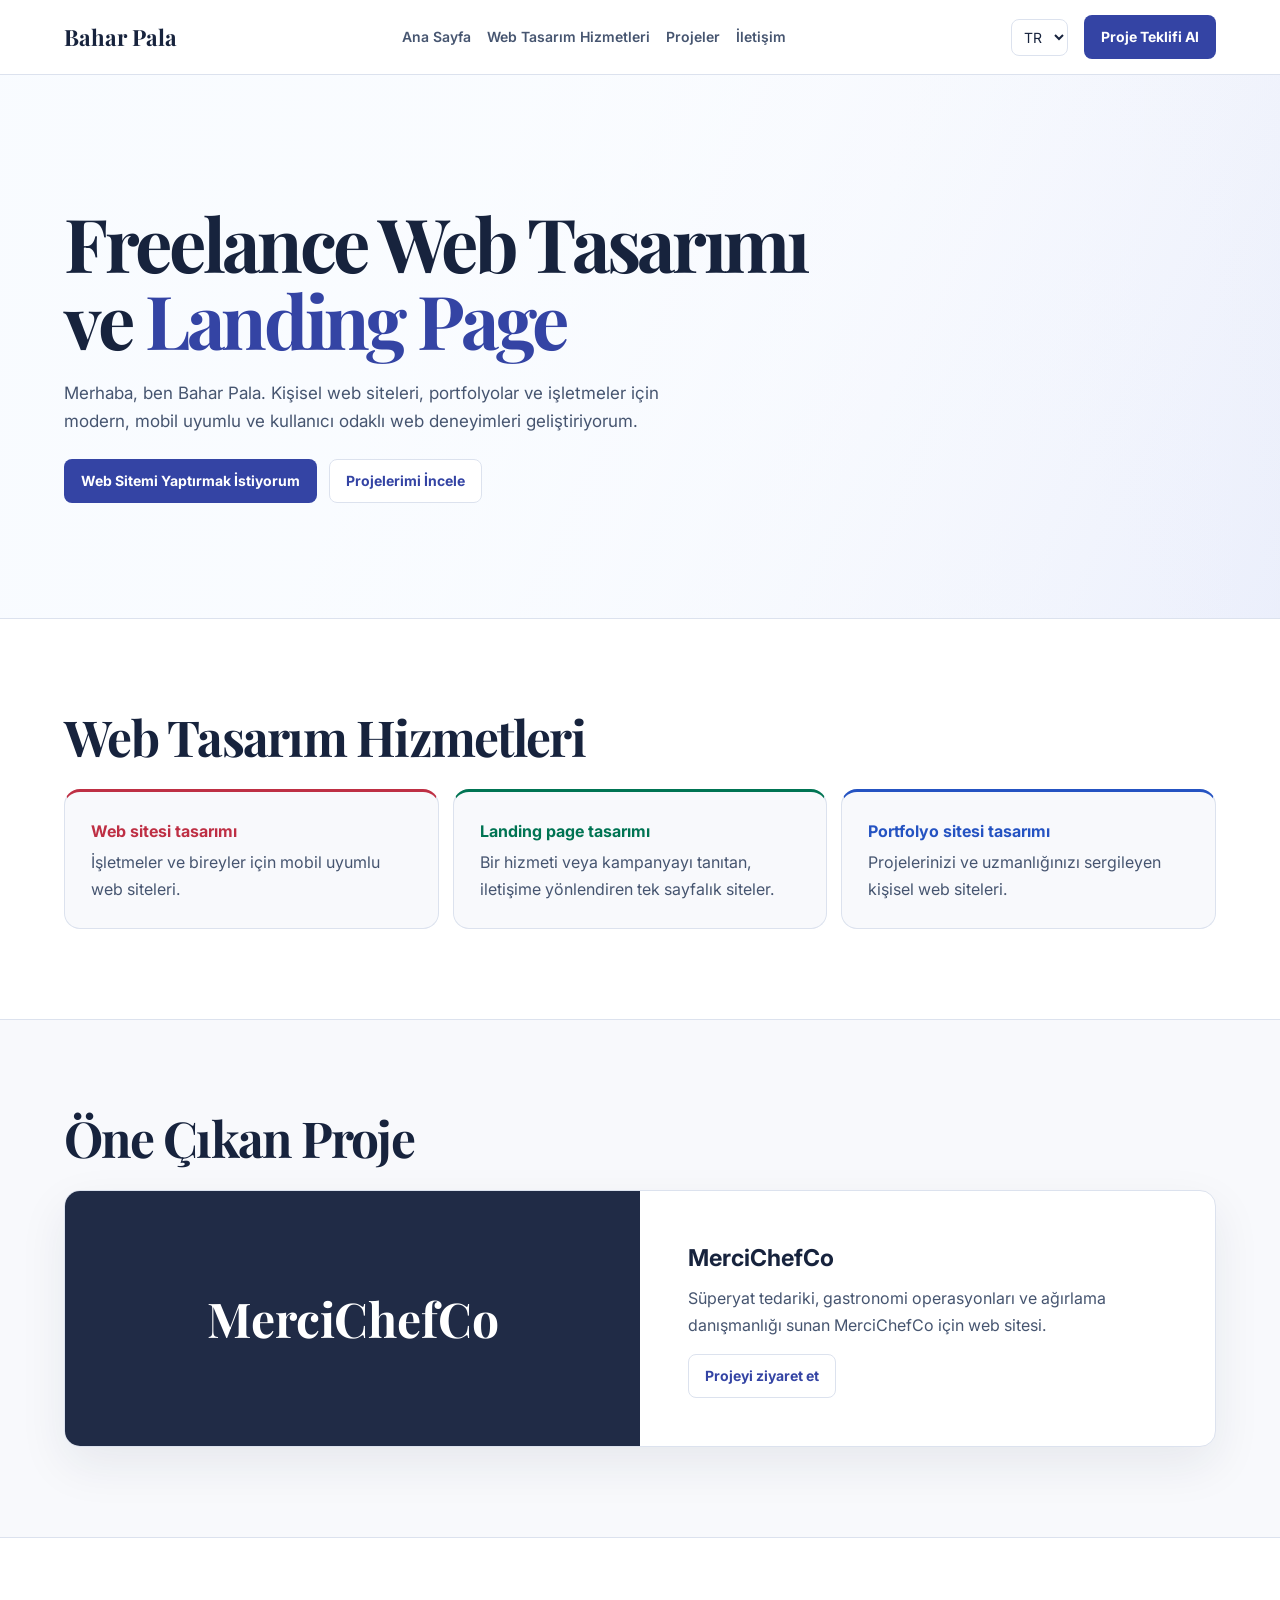
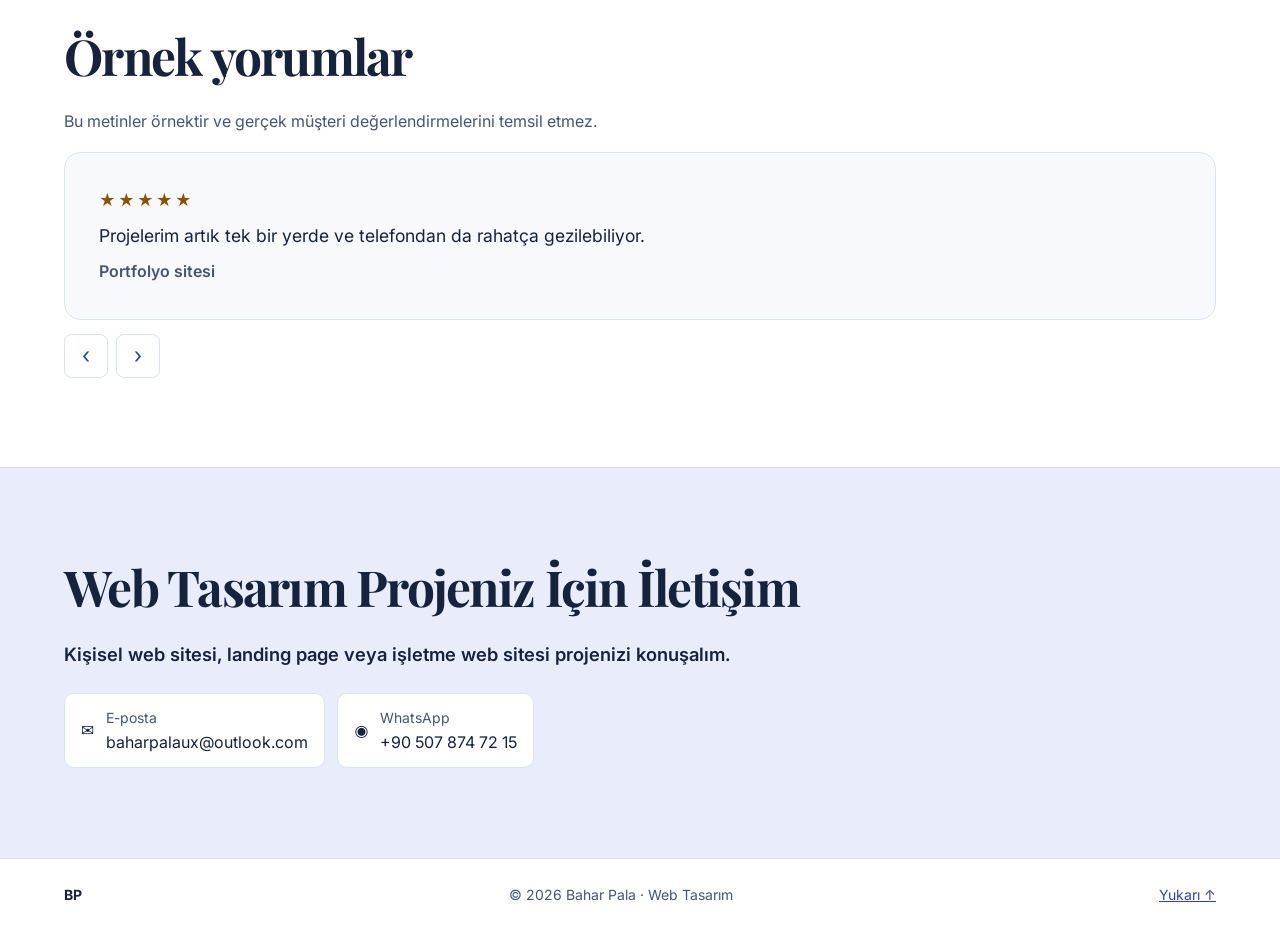
==== index.html @ 2e480c23 "Simplify opening and keep automatic wave playback" ====
<!DOCTYPE html>
<html lang="tr">
<head>
  <meta charset="UTF-8">
  <meta name="viewport" content="width=device-width, initial-scale=1.0">

  <title>Freelance Web Tasarımı ve Landing Page | Bahar Pala</title>
  <meta name="description" content="Bahar Pala, kişisel web siteleri, portfolyolar ve landing page’ler için mobil uyumlu freelance web tasarımı sunar. Projeniz için iletişime geçin.">
  <meta name="robots" content="index, follow">
  <meta name="author" content="Bahar Pala">
  <meta name="theme-color" content="rgb(248 249 252)">

  <link rel="canonical" href="https://baharpala.com/">
  <link rel="alternate" hreflang="tr" href="https://baharpala.com/">
  <link rel="alternate" hreflang="en" href="https://baharpala.com/en/">
  <link rel="alternate" hreflang="de" href="https://baharpala.com/de/">
  <link rel="alternate" hreflang="x-default" href="https://baharpala.com/">
  <link rel="icon" type="image/svg+xml" href="/favicon.svg">
  <link rel="stylesheet" href="/style.css?v=coast-film">

  <meta
    property="og:description"
    content="Modern web tasarım, landing page ve kişisel web sitesi çözümleri."
  >

  <meta
    name="twitter:description"
    content="Modern, mobil uyumlu web siteleri ve landing page tasarımı."
  >

  <script type="application/ld+json">
  {
    "@context": "https://schema.org",
    "@graph": [
      {
        "@type": "Person",
        "@id": "https://baharpala.com/#person",
        "name": "Bahar Pala",
        "url": "https://baharpala.com/",
        "jobTitle": "Web Designer and Front-End Developer",
        "email": "baharpalaux@outlook.com",
        "knowsAbout": [
          "Web Design",
          "HTML",
          "CSS",
          "JavaScript",
          "Responsive Web Design",
          "Landing Page Design",
          "UI/UX"
        ]
      },
      {
        "@type": "WebSite",
        "@id": "https://baharpala.com/#website",
        "url": "https://baharpala.com/",
        "name": "Bahar Pala Portfolio",
        "inLanguage": "tr-TR",
        "publisher": {
          "@id": "https://baharpala.com/#person"
        }
      }
    ]
  }
  </script>

  <meta property="og:type" content="website">
  <meta property="og:site_name" content="Bahar Pala">
  <meta property="og:locale" content="tr_TR">
  <meta property="og:title" content="Freelance Web Tasarımı ve Landing Page | Bahar Pala">
  <meta property="og:description" content="Bahar Pala, kişisel web siteleri, portfolyolar ve landing page’ler için mobil uyumlu freelance web tasarımı sunar. Projeniz için iletişime geçin.">
  <meta property="og:url" content="https://baharpala.com/">
  <meta name="twitter:card" content="summary">
  <meta name="twitter:title" content="Freelance Web Tasarımı ve Landing Page | Bahar Pala">
  <meta name="twitter:description" content="Bahar Pala, kişisel web siteleri, portfolyolar ve landing page’ler için mobil uyumlu freelance web tasarımı sunar. Projeniz için iletişime geçin.">
</head>

<body>
  <header class="header">
    <a class="logo" href="#anasayfa" aria-label="Bahar Pala ana sayfa">Bahar Pala</a>

    <nav aria-label="Ana menü">
      <a href="#anasayfa" data-i18n="nav.home">Ana Sayfa</a>
      <a href="#hizmetler">Web Tasarım Hizmetleri</a>
      <a href="#projeler" data-i18n="nav.projects">Projeler</a>
      <a href="#iletisim" data-i18n="nav.contact">İletişim</a>
    </nav>

    <div class="header-actions">
     
      <label for="language-select" class="sr-only">
        Dil seçimi
      </label>
      
      <select id="language-select" aria-label="Dil seçimi">
        <option value="tr">TR</option>
        <option value="en">EN</option>
        <option value="de">DE</option>
      </select>


      <a class="cv-btn" href="#iletisim" data-i18n="nav.cta">
        Proje Teklifi Al
      </a>
    </div>
  </header>

  <main>
    <section id="anasayfa" class="hero">
      <video class="sea-video" aria-hidden="true" muted loop playsinline preload="none" poster="https://cdn.pixabay.com/video/2022/05/24/118000-713331333_tiny.jpg">
        <source src="https://cdn.pixabay.com/video/2022/05/24/118000-713331333_large.mp4" type="video/mp4">
      </video>
      <div class="hero-content">

        <h1 data-i18n="hero.title">
          Freelance Web Tasarımı ve
          <span>Landing Page</span>
        </h1>

        <p data-i18n="hero.description">
          Merhaba, ben Bahar Pala. Kişisel web siteleri, portfolyolar ve
          işletmeler için modern, mobil uyumlu ve kullanıcı odaklı web
          deneyimleri geliştiriyorum.
        </p>

        <div class="hero-actions">
          <a
            class="btn primary"
            href="https://wa.me/905078747215?text=Merhaba%20Bahar%2C%20web%20tasar%C4%B1m%20hizmetleriniz%20hakk%C4%B1nda%20bilgi%20almak%20istiyorum."
            target="_blank"
            rel="noopener noreferrer"
            data-i18n="hero.whatsapp"
          >
            Web Sitemi Yaptırmak İstiyorum
          </a>

          <a class="btn secondary" href="#projeler" data-i18n="hero.projects">
            Projelerimi İncele
          </a>
        </div>
      </div>

    </section>

    <section id="hizmetler" class="section services-section" aria-labelledby="services-title">
      <div class="section-title"><h2 id="services-title">Web Tasarım Hizmetleri</h2></div>
      <div class="skills">
        <div class="skill"><b>Web sitesi tasarımı</b><span>İşletmeler ve bireyler için mobil uyumlu web siteleri.</span></div>
        <div class="skill"><b>Landing page tasarımı</b><span>Bir hizmeti veya kampanyayı tanıtan, iletişime yönlendiren tek sayfalık siteler.</span></div>
        <div class="skill"><b>Portfolyo sitesi tasarımı</b><span>Projelerinizi ve uzmanlığınızı sergileyen kişisel web siteleri.</span></div>
      </div>
    </section>

    <section id="projeler" class="section projects">
      <div class="section-title"><h2>Öne Çıkan Proje</h2></div>
      <div class="project-grid">
        <article class="project">
          <div class="project-image merci" aria-hidden="true">MerciChefCo</div>
          <div class="project-info">
            <h3>MerciChefCo</h3>
            <p>Süperyat tedariki, gastronomi operasyonları ve ağırlama danışmanlığı sunan MerciChefCo için web sitesi.</p>
            <a class="btn secondary" href="https://mercichefco.com/" target="_blank" rel="noopener noreferrer">Projeyi ziyaret et</a>
          </div>
        </article>
      </div>
    </section>

    <section class="section reviews" aria-labelledby="reviews-title" data-review-carousel>
      <div class="section-title"><h2 id="reviews-title">Örnek yorumlar</h2></div>
      <p class="reviews-note">Bu metinler örnektir ve gerçek müşteri değerlendirmelerini temsil etmez.</p>
      <ul class="review-list">
        <li class="review-card">
          <span class="review-stars" role="img" aria-label="5 üzerinden 5 yıldız">★★★★★</span>
          <blockquote>Projelerim artık tek bir yerde ve telefondan da rahatça gezilebiliyor.</blockquote>
          <p>Portfolyo sitesi</p>
        </li>
        <li class="review-card">
          <span class="review-stars" role="img" aria-label="5 üzerinden 5 yıldız">★★★★★</span>
          <blockquote>Sayfa hizmetimizi açık anlatıyor. Ziyaretçiler iletişim seçeneğini kolayca bulabiliyor.</blockquote>
          <p>Landing page</p>
        </li>
        <li class="review-card">
          <span class="review-stars" role="img" aria-label="5 üzerinden 5 yıldız">★★★★★</span>
          <blockquote>Yeni siteyle hizmetlerimizi ve iletişim bilgilerimizi daha düzenli sunabiliyoruz.</blockquote>
          <p>İşletme web sitesi</p>
        </li>
      </ul>
      <div class="review-controls" hidden>
        <button type="button" data-review-step="-1" aria-label="Önceki yorum">‹</button>
        <button type="button" data-review-step="1" aria-label="Sonraki yorum">›</button>
      </div>
    </section>

    <section id="iletisim" class="section contact">
      <div class="section-title">
        <h2 data-i18n="contact.title">Web Tasarım Projeniz İçin İletişim</h2>
      </div>

      <p class="lead" data-i18n="contact.lead">
        Kişisel web sitesi, landing page veya işletme web sitesi projenizi konuşalım.
      </p>

      <div class="contact-buttons">
        <a href="mailto:baharpalaux@outlook.com" class="contact-card email">
          ✉
          <span>
            <small data-i18n="contact.email">E-posta</small>
            baharpalaux@outlook.com
          </span>
        </a>

        <a href="https://wa.me/905078747215"
           target="_blank" rel="noopener noreferrer"
           class="contact-card whatsapp">
          ◉
          <span>
            <small>WhatsApp</small>
            +90 507 874 72 15
          </span>
        </a>
      </div>
    </section>
  </main>

  <footer>
    <strong>BP</strong>
    <span>© 2026 Bahar Pala · Web Tasarım</span>
    <a href="#anasayfa" data-i18n="footer.top">Yukarı ↑</a>
  </footer>

  <aside class="promotion" data-promotion hidden aria-label="Tanıtım">
    <button class="promotion-close" type="button" data-promotion-close aria-label="Tanıtımı kapat">&times;</button>
    <span class="promotion-label">Tanıtım</span>
    <strong>MerciChefCo</strong>
    <p>Şef ve yat hizmetlerini keşfedin.</p>
    <div class="promotion-links">
      <a href="https://mercichefco.com/" target="_blank" rel="noopener noreferrer">MerciChefCo’yu ziyaret et</a>
      <a href="#hizmetler">Web tasarım hizmetleri</a>
    </div>
  </aside>

  <script src="/script.js?v=ocean-auto" defer></script>
</body>
</html>
---- style.css ----
@import url('https://fonts.googleapis.com/css2?family=Inter:wght@400;500;600;700&family=Playfair+Display:wght@600;700&display=swap');

:root {
  --page: rgb(248 249 252);
  --surface: rgb(255 255 255);
  --ink: rgb(23 35 61);
  --muted: rgb(70 85 112);
  --accent: rgb(52 68 164);
  --red: rgb(190 47 68);
  --green: rgb(0 116 83);
  --blue: rgb(37 83 194);
  --accent-dark: rgb(39 53 130);
  --border: rgb(220 226 238);
  --radius: 16px;
  --shadow: 0 18px 48px rgb(23 35 61 / 8%);
  --gutter: max(5vw, calc((100% - 1160px) / 2));
}

* { box-sizing: border-box; }

html {
  scroll-behavior: smooth;
  scroll-padding-top: 9rem;
}

body {
  margin: 0;
  background: var(--page);
  color: var(--ink);
  font: 400 1rem/1.65 Inter, system-ui, sans-serif;
}

h1, h2, h3, p { margin: 0; }
a { color: var(--accent); }
img { max-width: 100%; height: auto; }
a:focus-visible, button:focus-visible, select:focus-visible {
  outline: 3px solid var(--accent);
  outline-offset: 4px;
}

.header {
  position: sticky;
  top: 0;
  z-index: 10;
  display: flex;
  align-items: center;
  justify-content: space-between;
  gap: 18px 24px;
  padding: 15px var(--gutter);
  border-bottom: 1px solid var(--border);
  background: rgb(255 255 255 / 98%);
}

.logo {
  flex-shrink: 0;
  color: var(--ink);
  font: 700 1.4rem/1.2 'Playfair Display', Georgia, serif;
  text-decoration: none;
}

.header nav, .header-actions, .language-switch {
  display: flex;
  align-items: center;
  gap: 16px;
}

.header nav {
  flex-wrap: wrap;
  justify-content: center;
}

.header nav a, .language-switch a {
  color: var(--muted);
  font-size: .875rem;
  font-weight: 600;
  text-decoration: none;
  white-space: nowrap;
}

.header nav a:hover, .language-switch a:hover { text-decoration: underline; }

.language-switch { gap: 8px; }
.language-switch a[aria-current="page"] { color: var(--accent); }
#language-select {
  border: 1px solid var(--border);
  border-radius: 8px;
  padding: 8px;
  background: var(--surface);
  color: var(--ink);
  font: inherit;
  font-size: .875rem;
  cursor: pointer;
}

.sr-only {
  position: absolute;
  width: 1px;
  height: 1px;
  overflow: hidden;
  clip-path: inset(50%);
  white-space: nowrap;
}

.hero {
  padding: clamp(68px, 9vw, 132px) var(--gutter);
  border-bottom: 1px solid var(--border);
  background: linear-gradient(115deg, rgb(255 255 255) 35%, rgb(233 237 251));
}

.eyebrow {
  color: var(--accent);
  font-size: .875rem;
  font-weight: 700;
  letter-spacing: .1em;
}

.hero h1 {
  margin: 14px 0 20px;
  max-width: 20ch;
  font: 700 clamp(2.5rem, 5.8vw, 5rem)/1.04 'Playfair Display', Georgia, serif;
  letter-spacing: -.045em;
  overflow-wrap: anywhere;
  text-wrap: balance;
}

.hero-content { max-width: 850px; }
.hero h1 span { color: var(--accent); }
.hero p { max-width: 55ch; color: var(--muted); font-size: 1.0625rem; }

.hero-actions, .contact-buttons {
  display: flex;
  flex-wrap: wrap;
  gap: 12px;
  margin-top: 24px;
}

.btn, .cv-btn {
  display: inline-flex;
  align-items: center;
  justify-content: center;
  min-height: 44px;
  padding: 9px 16px;
  border: 1px solid transparent;
  border-radius: 8px;
  font-size: .875rem;
  font-weight: 700;
  text-align: center;
  text-decoration: none;
}

.primary, .cv-btn { background: var(--accent); color: rgb(255 255 255); }
.primary:hover, .cv-btn:hover { background: var(--accent-dark); }
.secondary { border-color: var(--border); background: var(--surface); }
.secondary:hover { border-color: var(--accent); }

.section { padding: clamp(48px, 7vw, 94px) var(--gutter); }
.section + .section { border-top: 1px solid var(--border); }
.section-title { margin-bottom: 24px; }
.section-title > span { display: none; }
.section-title h2 {
  font: 700 clamp(2rem, 4vw, 3.1rem)/1.14 'Playfair Display', Georgia, serif;
  letter-spacing: -.035em;
  text-wrap: balance;
}

.lead { margin-bottom: 12px; font-size: 1.15rem; font-weight: 600; }

.skills {
  display: grid;
  grid-template-columns: repeat(3, minmax(0, 1fr));
  gap: 14px;
}
.skill {
  min-width: 0;
  padding: clamp(16px, 3vw, 26px);
  border: 1px solid var(--border);
  border-radius: var(--radius);
  background: var(--surface);
}

.skill b { display: block; margin-bottom: 5px; color: var(--ink); }
.skill span { display: block; color: var(--muted); }
.services-section { background: var(--surface); }
.services-section .skill {
  border-block-start: 3px solid var(--service-accent);
  background: var(--page);
}

.services-section .skill:nth-child(1) { --service-accent: var(--red); }
.services-section .skill:nth-child(2) { --service-accent: var(--green); }
.services-section .skill:nth-child(3) { --service-accent: var(--blue); }
.services-section .skill b { color: var(--service-accent); }

.project {
  display: grid;
  grid-template-columns: minmax(0, 1fr) minmax(0, 1fr);
  overflow: hidden;
  border: 1px solid var(--border);
  border-radius: var(--radius);
  background: var(--surface);
  box-shadow: var(--shadow);
}

.project-image {
  display: grid;
  min-height: 240px;
  place-items: center;
  padding: 24px;
  background: rgb(32 43 70);
  color: rgb(255 255 255);
  font: 700 clamp(1.8rem, 4vw, 3rem)/1.1 'Playfair Display', Georgia, serif;
  text-align: center;
  overflow-wrap: anywhere;
}

.project-info { align-self: center; padding: clamp(22px, 4vw, 48px); }
.project-info h3 { color: var(--ink); font-size: 1.45rem; }
.project-info p { margin: 8px 0 16px; color: var(--muted); }

.contact { background: rgb(233 237 251); }
.contact-card {
  display: flex;
  align-items: center;
  gap: 12px;
  max-width: 100%;
  padding: 12px 16px;
  border: 1px solid var(--border);
  border-radius: 10px;
  background: var(--surface);
  color: var(--ink);
  text-decoration: none;
}

.contact-card:hover { border-color: var(--accent); }
.contact-card > span { display: grid; overflow-wrap: anywhere; }
.contact-card small { color: var(--muted); font-size: .875rem; }

footer {
  display: flex;
  flex-wrap: wrap;
  align-items: center;
  justify-content: space-between;
  gap: 12px;
  padding: 24px var(--gutter);
  border-top: 1px solid var(--border);
  background: var(--surface);
  color: var(--muted);
  font-size: .875rem;
}
footer strong { color: var(--ink); }

@media (max-width: 900px) {
  .header { flex-wrap: wrap; }
  .header nav {
    order: 1;
    flex: 1 0 100%;
    justify-content: flex-start;
    gap: 8px 16px;
  }
}

@media (max-width: 680px) {
  .header { gap: 9px 12px; }
  .header nav { gap: 4px 12px; }
  .header nav a { padding-block: 4px; }
  .project, .skills { grid-template-columns: minmax(0, 1fr); }
  .hero { padding-block: 48px; }
  .project-image { min-height: 150px; }
  .contact-buttons { flex-direction: column; align-items: flex-start; }
}

@media (max-width: 380px) {
  .header-actions .cv-btn { display: none; }
}

@media (prefers-reduced-motion: reduce) {
  html { scroll-behavior: auto; }
}

/* Tanıtım kartı ve giriş animasyonu */
.promotion {
  position: fixed;
  z-index: 20;
  inset-inline-end: max(12px, env(safe-area-inset-right));
  inset-block-end: max(12px, env(safe-area-inset-bottom));
  width: min(320px, calc(100% - 24px));
  padding: 16px 48px 16px 16px;
  border: 1px solid var(--border);
  border-radius: var(--radius);
  background: var(--surface);
  box-shadow: var(--shadow);
  font-size: .875rem;
}

.promotion p { color: var(--muted); }
.promotion strong { display: block; font-size: 1rem; }
.promotion-label { color: var(--accent); font-weight: 700; }

.promotion-links {
  display: grid;
  justify-items: start;
  gap: 3px;
  margin-top: 8px;
}

.promotion-close {
  position: absolute;
  inset-block-start: 5px;
  inset-inline-end: 5px;
  inline-size: 40px;
  block-size: 40px;
  border: 0;
  border-radius: 8px;
  background: transparent;
  color: var(--ink);
  font-size: 1.5rem;
  cursor: pointer;
}

.promotion-close:hover { background: var(--page); }

@media (prefers-reduced-motion: no-preference) {
  .hero-content { animation: rise-in .65s ease-out both; }
  .promotion:not([hidden]) { animation: rise-in .35s ease-out both; }

  @keyframes rise-in {
    from { opacity: 0; transform: translateY(14px); }
    to { opacity: 1; transform: translateY(0); }
  }
}

.reviews { background: var(--surface); }
.reviews-note { color: var(--muted); margin-bottom: 18px; }
.review-list { display: grid; gap: 12px; margin: 0; padding: 0; list-style: none; }
.review-card {
  padding: clamp(18px, 4vw, 34px);
  border: 1px solid var(--border);
  border-radius: var(--radius);
  background: var(--page);
}
.review-stars { color: rgb(138 83 0); letter-spacing: .12em; }
.review-card blockquote { margin: 8px 0; font-size: 1.1rem; }
.review-card p { color: var(--muted); font-weight: 600; }
.review-controls:not([hidden]) { display: flex; gap: 8px; margin-top: 14px; }
.review-controls button {
  min-width: 44px;
  min-height: 44px;
  border: 1px solid var(--border);
  border-radius: 8px;
  background: var(--surface);
  color: var(--accent);
  font: inherit;
  font-size: 1.4rem;
  cursor: pointer;
}

/* Real coastal footage with a contrast layer behind the hero copy. */
.hero {
  position: relative;
  isolation: isolate;
  overflow: hidden;
}

.sea-video {
  position: absolute;
  inset: 0;
  z-index: -2;
  width: 100%;
  height: 100%;
  object-fit: cover;
  object-position: center 56%;
}

.hero::after {
  content: "";
  position: absolute;
  inset: 0;
  z-index: -1;
  background: linear-gradient(90deg, rgb(248 251 255 / 94%) 0%,
    rgb(248 251 255 / 79%) 45%, rgb(248 251 255 / 12%) 100%);
  pointer-events: none;
}

.sea-controls {
  display: flex;
  align-items: center;
  flex-wrap: wrap;
  gap: 8px 12px;
  margin-top: 22px;
  font-size: .8125rem;
}

.sea-controls a { color: var(--ink); }
.sea-controls button {
  min-height: 40px;
  border: 1px solid var(--border);
  border-radius: 8px;
  padding: 6px 10px;
  background: var(--surface);
  color: var(--ink);
  font: inherit;
  cursor: pointer;
}

.nature-grid {
  display: grid;
  grid-template-columns: repeat(2, minmax(0, 1fr));
  gap: 18px;
}

.nature-grid figure { min-width: 0; margin: 0; }
.nature-grid video {
  display: block;
  width: 100%;
  aspect-ratio: 16 / 9;
  border-radius: var(--radius);
  background: var(--ink);
  object-fit: contain;
}

.nature-grid figcaption { margin-top: 8px; font-weight: 600; }

@media (max-width: 680px) {
  .hero::after { background: rgb(248 251 255 / 79%); }
  .nature-grid { grid-template-columns: 1fr; }
}
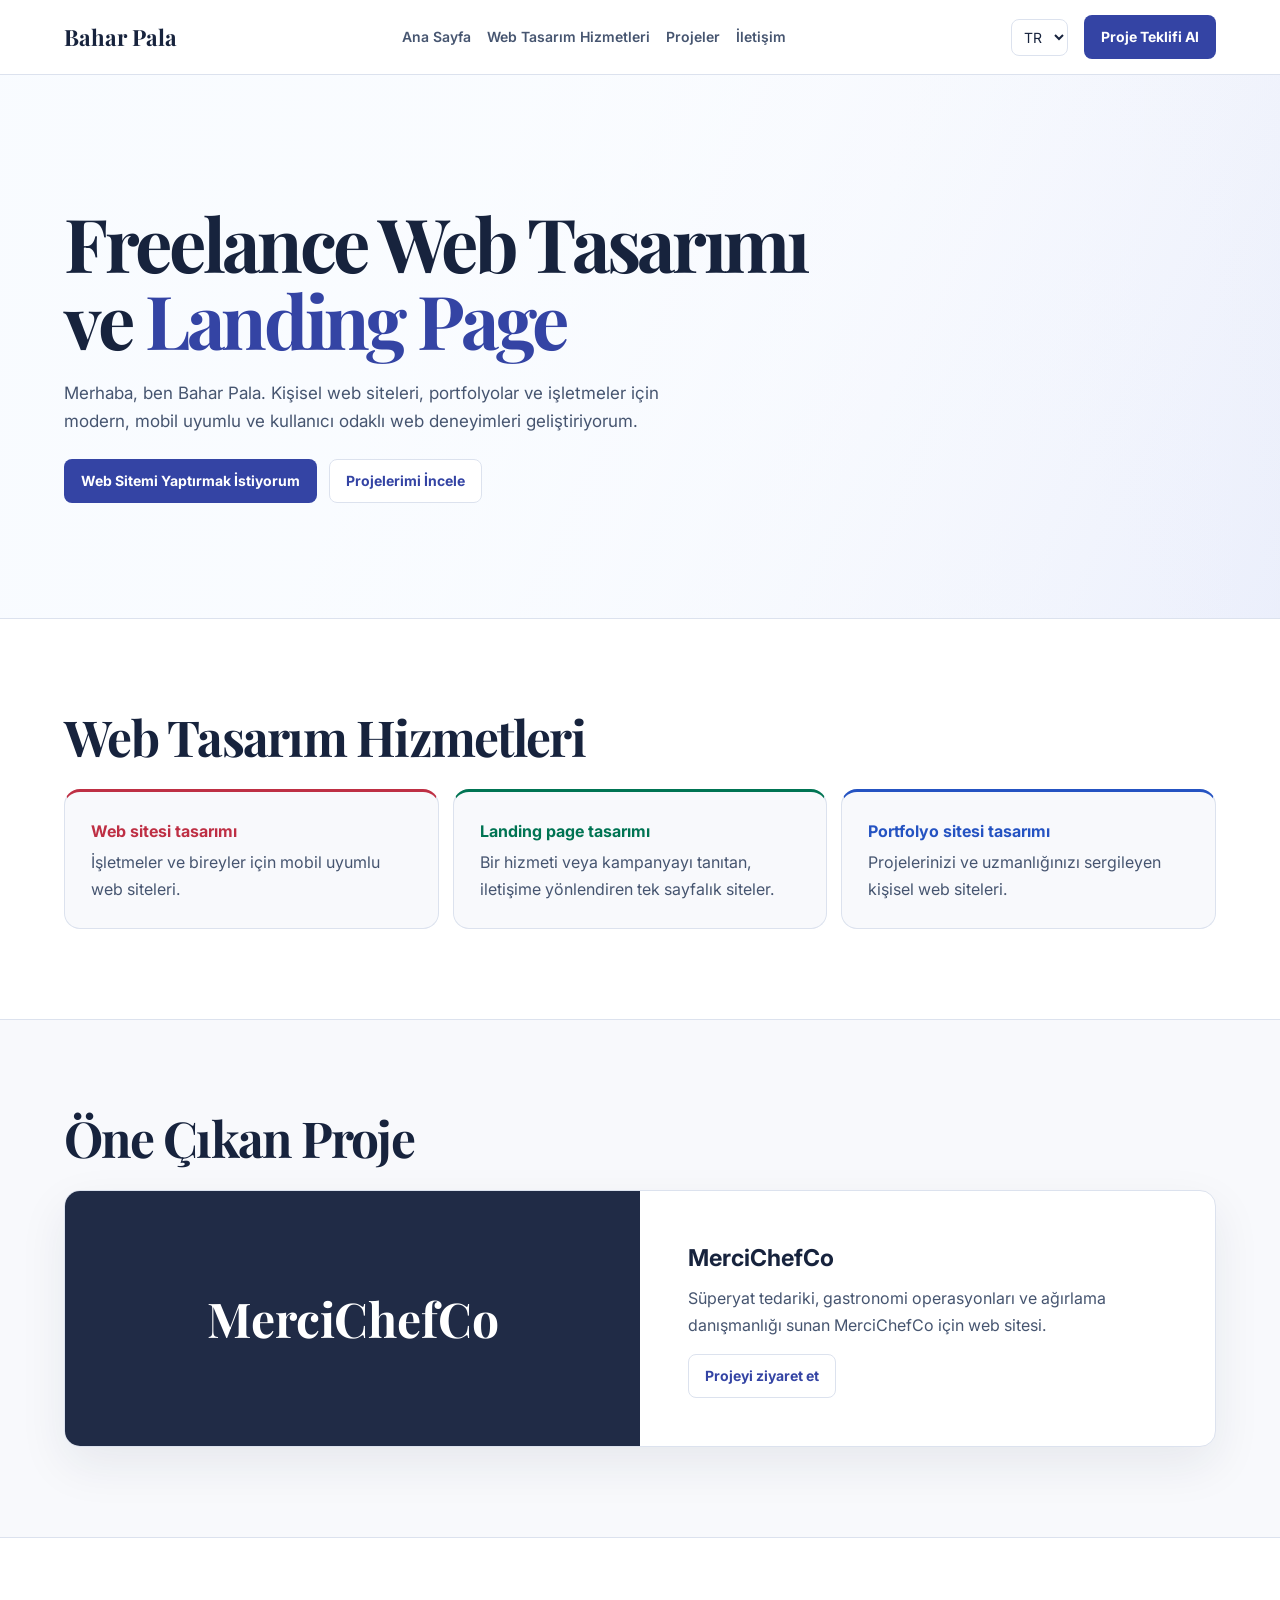
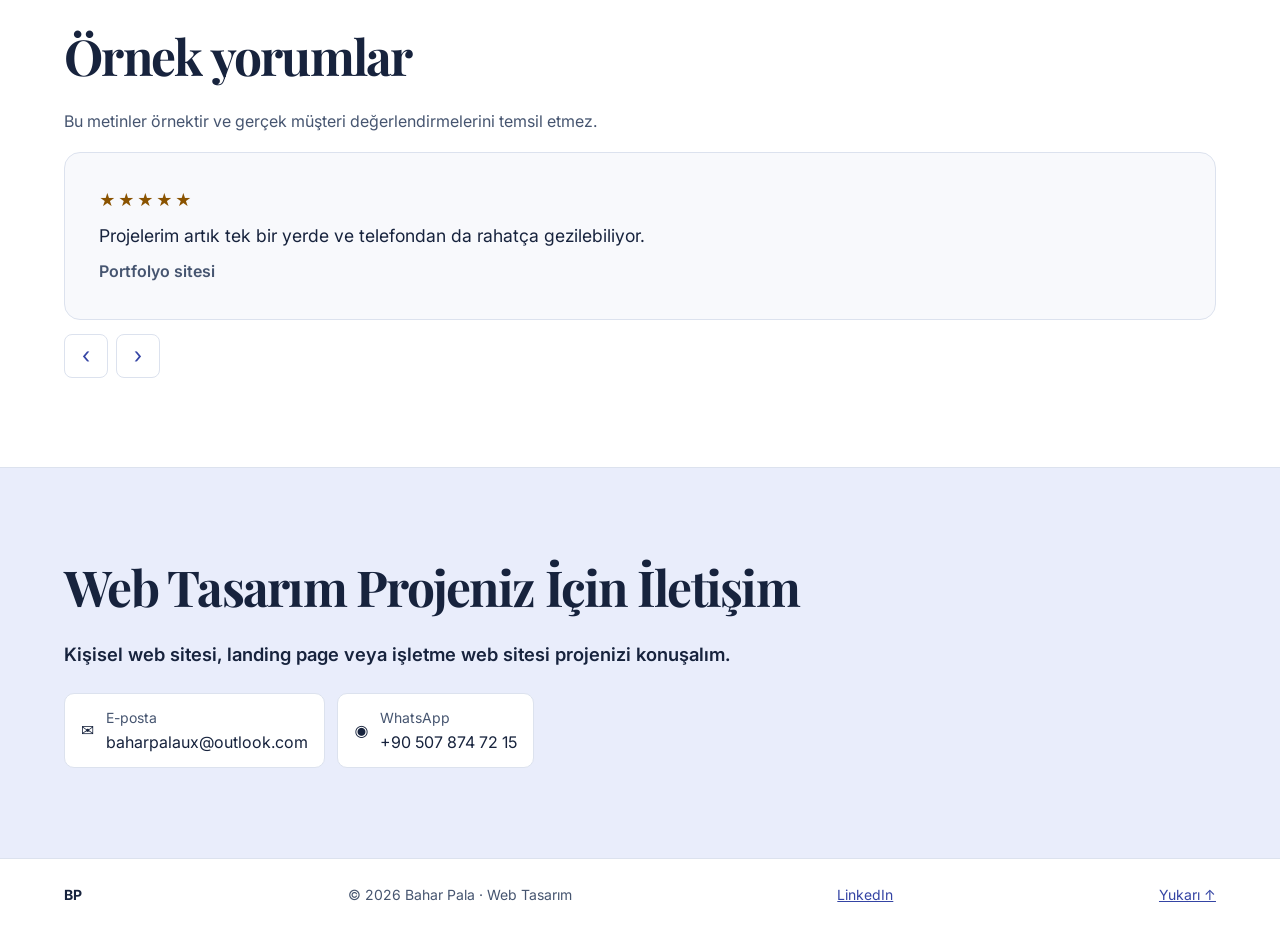
==== commit 3b84ec12: "Add Bahar Pala's LinkedIn profile to footer" ====
--- a/index.html
+++ b/index.html
@@ -224,6 +224,7 @@
   <footer>
     <strong>BP</strong>
     <span>© 2026 Bahar Pala · Web Tasarım</span>
+    <a href="https://www.linkedin.com/in/bahar-pala-64594287/" rel="me">LinkedIn</a>
     <a href="#anasayfa" data-i18n="footer.top">Yukarı ↑</a>
   </footer>
 
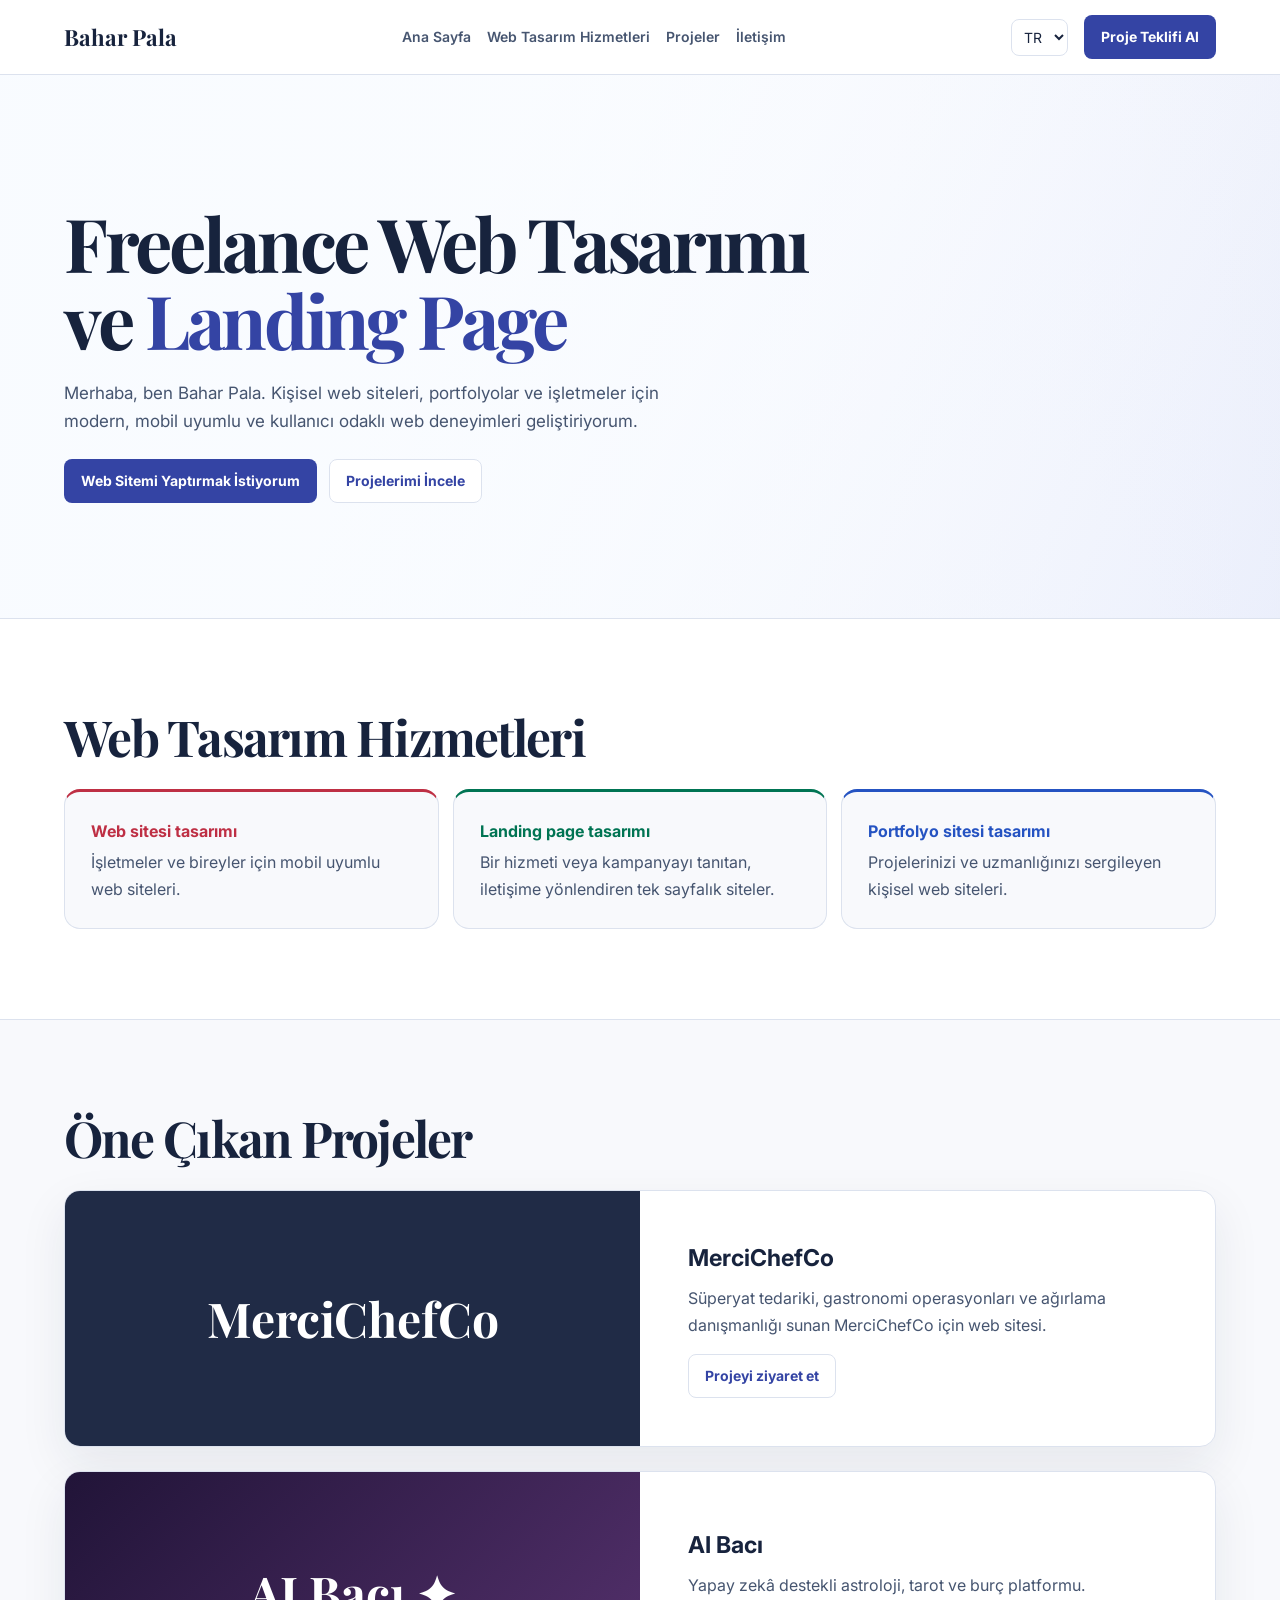
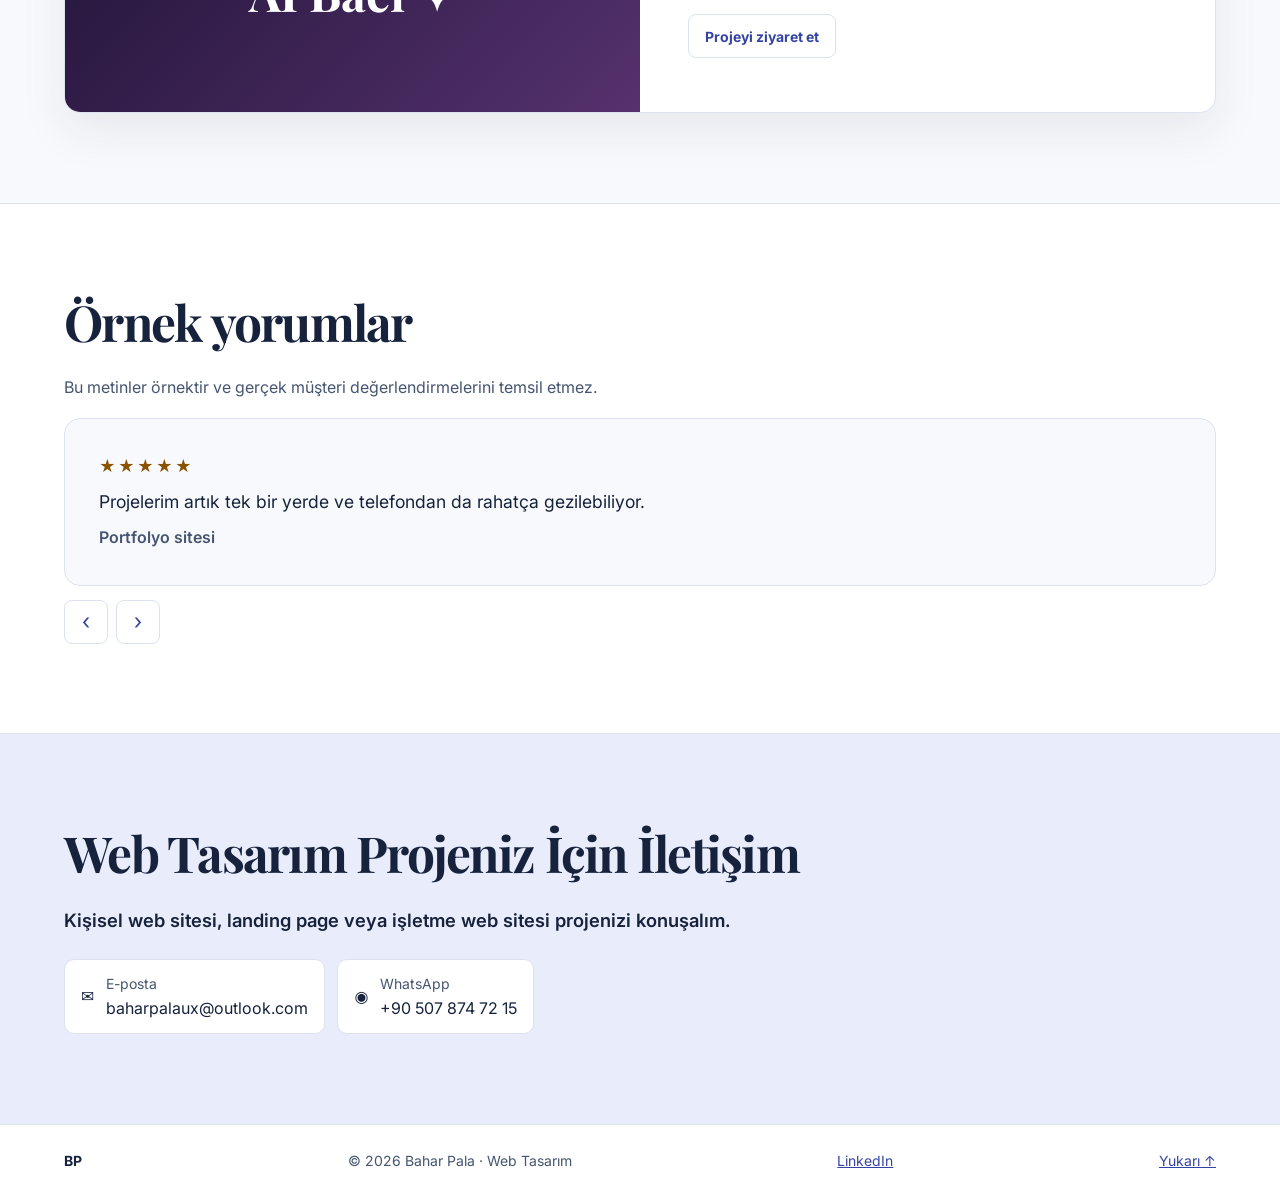
==== commit 0fa137a8: "Add AI Bacı to portfolio projects" ====
--- a/index.html
+++ b/index.html
@@ -151,14 +151,22 @@
     </section>
 
     <section id="projeler" class="section projects">
-      <div class="section-title"><h2>Öne Çıkan Proje</h2></div>
-      <div class="project-grid">
+      <div class="section-title"><h2>Öne Çıkan Projeler</h2></div>
+      <div class="project-grid" style="display:grid;gap:24px;">
         <article class="project">
           <div class="project-image merci" aria-hidden="true">MerciChefCo</div>
           <div class="project-info">
             <h3>MerciChefCo</h3>
             <p>Süperyat tedariki, gastronomi operasyonları ve ağırlama danışmanlığı sunan MerciChefCo için web sitesi.</p>
             <a class="btn secondary" href="https://mercichefco.com/" target="_blank" rel="noopener noreferrer">Projeyi ziyaret et</a>
+          </div>
+        </article>
+        <article class="project">
+          <div class="project-image" aria-hidden="true" style="background:linear-gradient(135deg,#211438,#55316d);">AI Bacı ✦</div>
+          <div class="project-info">
+            <h3>AI Bacı</h3>
+            <p>Yapay zekâ destekli astroloji, tarot ve burç platformu.</p>
+            <a class="btn secondary" href="https://www.aibaci.com.tr/" target="_blank" rel="noopener noreferrer">Projeyi ziyaret et</a>
           </div>
         </article>
       </div>
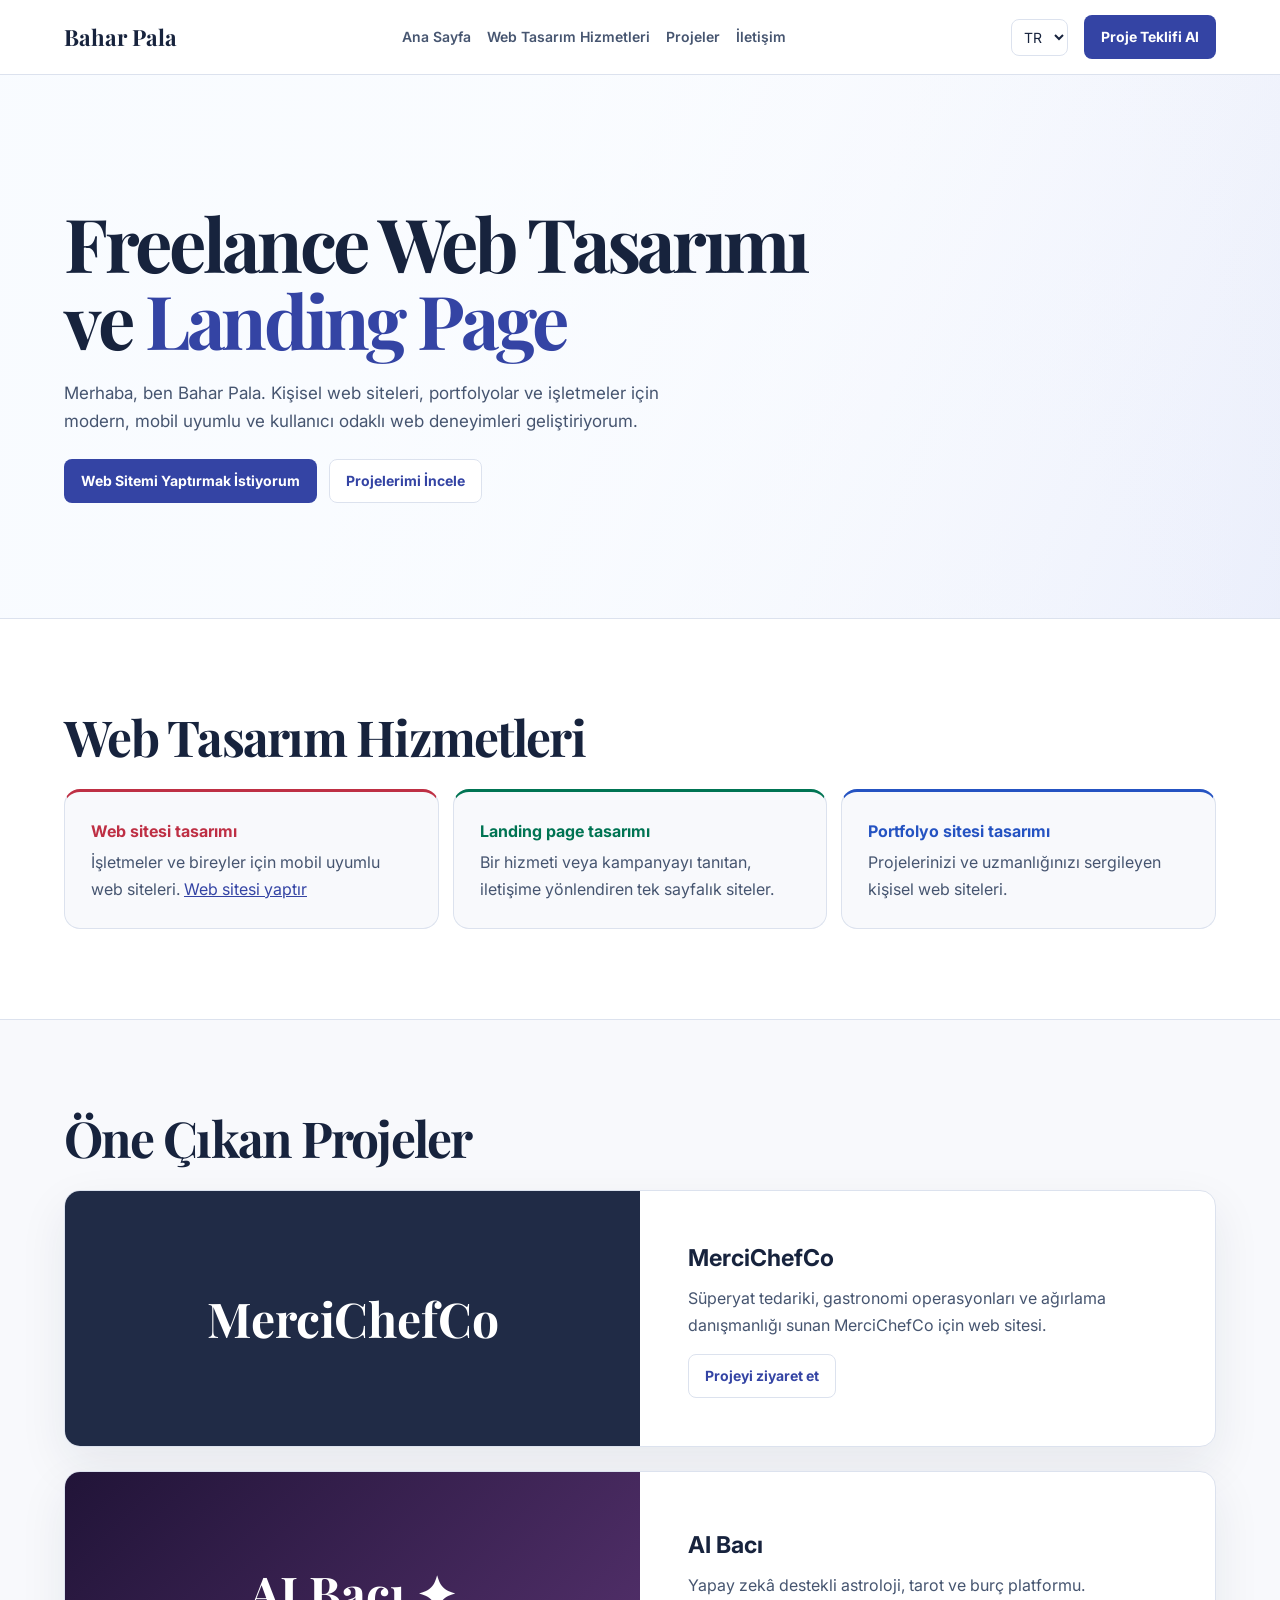
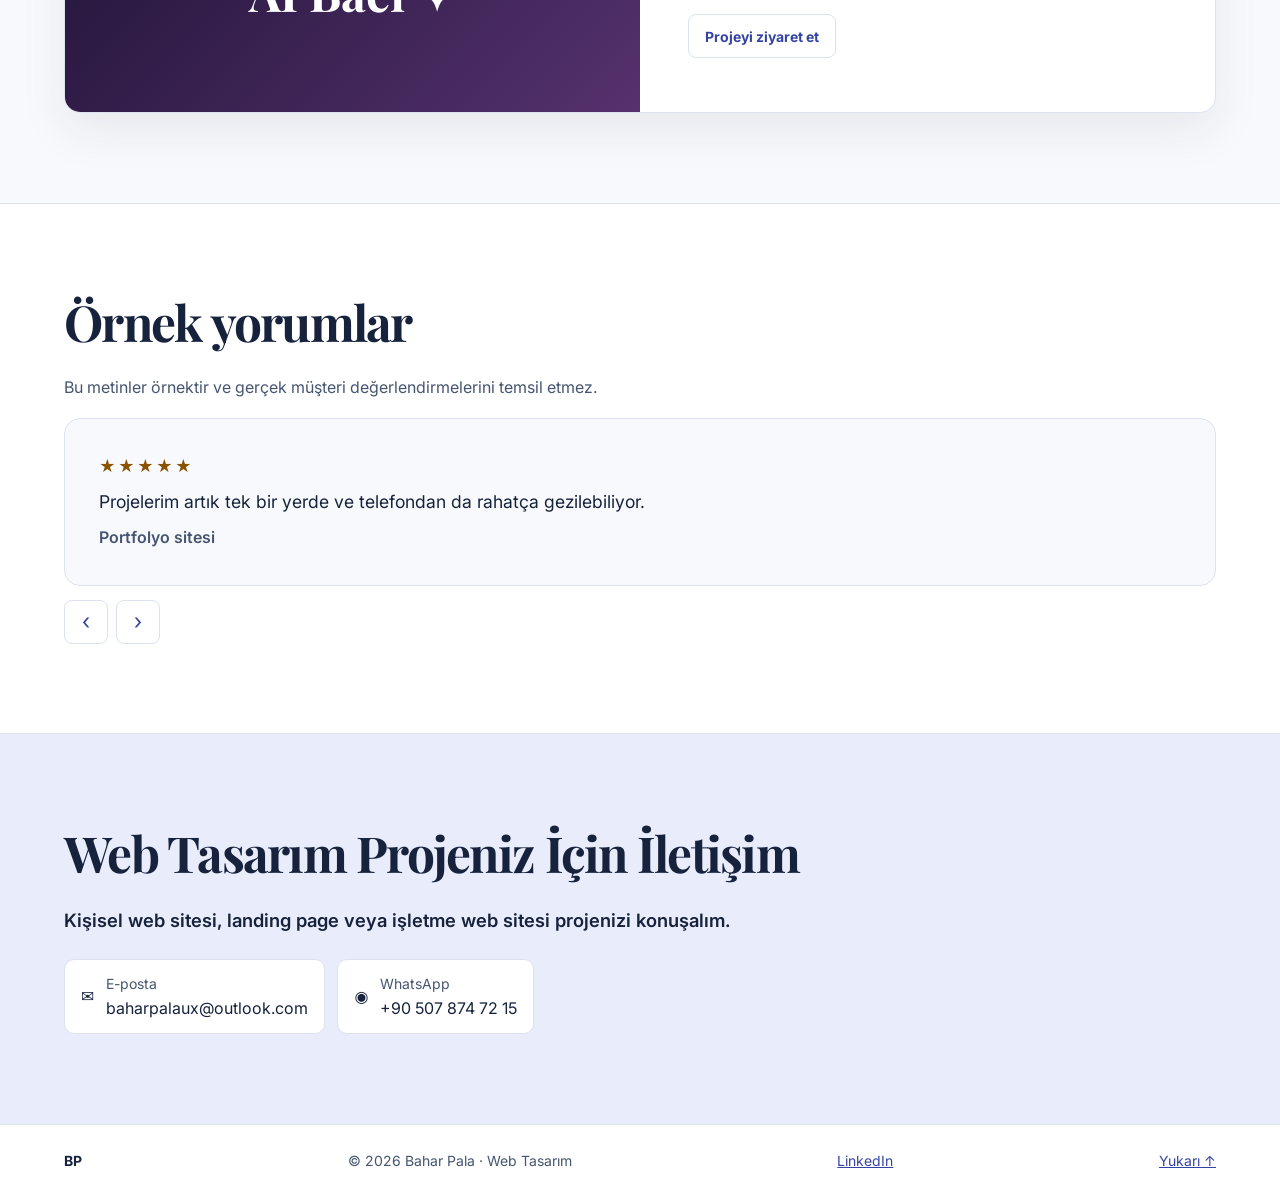
==== commit a29997d4: "Link service page from homepage" ====
--- a/index.html
+++ b/index.html
@@ -17,16 +17,6 @@
   <link rel="alternate" hreflang="x-default" href="https://baharpala.com/">
   <link rel="icon" type="image/svg+xml" href="/favicon.svg">
   <link rel="stylesheet" href="/style.css?v=coast-film">
-
-  <meta
-    property="og:description"
-    content="Modern web tasarım, landing page ve kişisel web sitesi çözümleri."
-  >
-
-  <meta
-    name="twitter:description"
-    content="Modern, mobil uyumlu web siteleri ve landing page tasarımı."
-  >
 
   <script type="application/ld+json">
   {
@@ -67,11 +57,61 @@
   <meta property="og:site_name" content="Bahar Pala">
   <meta property="og:locale" content="tr_TR">
   <meta property="og:title" content="Freelance Web Tasarımı ve Landing Page | Bahar Pala">
-  <meta property="og:description" content="Bahar Pala, kişisel web siteleri, portfolyolar ve landing page’ler için mobil uyumlu freelance web tasarımı sunar. Projeniz için iletişime geçin.">
   <meta property="og:url" content="https://baharpala.com/">
   <meta name="twitter:card" content="summary">
   <meta name="twitter:title" content="Freelance Web Tasarımı ve Landing Page | Bahar Pala">
+  
+  <meta property="og:description" content="Bahar Pala, kişisel web siteleri, portfolyolar ve landing page’ler için mobil uyumlu freelance web tasarımı sunar. Projeniz için iletişime geçin.">
   <meta name="twitter:description" content="Bahar Pala, kişisel web siteleri, portfolyolar ve landing page’ler için mobil uyumlu freelance web tasarımı sunar. Projeniz için iletişime geçin.">
+  <meta property="og:locale:alternate" content="en_GB">
+  <meta property="og:locale:alternate" content="de_DE">
+  <script type="application/ld+json">
+{
+  "@context": "https://schema.org",
+  "@graph": [
+    {
+      "@type": "WebPage",
+      "@id": "https://baharpala.com/#webpage",
+      "url": "https://baharpala.com/",
+      "inLanguage": "tr",
+      "description": "Bahar Pala, kişisel web siteleri, portfolyolar ve landing page’ler için mobil uyumlu freelance web tasarımı sunar. Projeniz için iletişime geçin.",
+      "mainEntity": {
+        "@id": "https://baharpala.com/#person"
+      }
+    },
+    {
+      "@type": "Service",
+      "@id": "https://baharpala.com/#service-1",
+      "name": "Web sitesi tasarımı",
+      "serviceType": "Web sitesi tasarımı",
+      "provider": {
+        "@id": "https://baharpala.com/#person"
+      },
+      "url": "https://baharpala.com/"
+    },
+    {
+      "@type": "Service",
+      "@id": "https://baharpala.com/#service-2",
+      "name": "Landing page tasarımı",
+      "serviceType": "Landing page tasarımı",
+      "provider": {
+        "@id": "https://baharpala.com/#person"
+      },
+      "url": "https://baharpala.com/"
+    },
+    {
+      "@type": "Service",
+      "@id": "https://baharpala.com/#service-3",
+      "name": "Portfolyo sitesi tasarımı",
+      "serviceType": "Portfolyo sitesi tasarımı",
+      "provider": {
+        "@id": "https://baharpala.com/#person"
+      },
+      "url": "https://baharpala.com/"
+    }
+  ]
+}
+  </script>
 </head>
 
 <body>
@@ -144,7 +184,7 @@
     <section id="hizmetler" class="section services-section" aria-labelledby="services-title">
       <div class="section-title"><h2 id="services-title">Web Tasarım Hizmetleri</h2></div>
       <div class="skills">
-        <div class="skill"><b>Web sitesi tasarımı</b><span>İşletmeler ve bireyler için mobil uyumlu web siteleri.</span></div>
+        <div class="skill"><b>Web sitesi tasarımı</b><span>İşletmeler ve bireyler için mobil uyumlu web siteleri. <a href="/web-sitesi-yaptir/">Web sitesi yaptır</a></span></div>
         <div class="skill"><b>Landing page tasarımı</b><span>Bir hizmeti veya kampanyayı tanıtan, iletişime yönlendiren tek sayfalık siteler.</span></div>
         <div class="skill"><b>Portfolyo sitesi tasarımı</b><span>Projelerinizi ve uzmanlığınızı sergileyen kişisel web siteleri.</span></div>
       </div>
